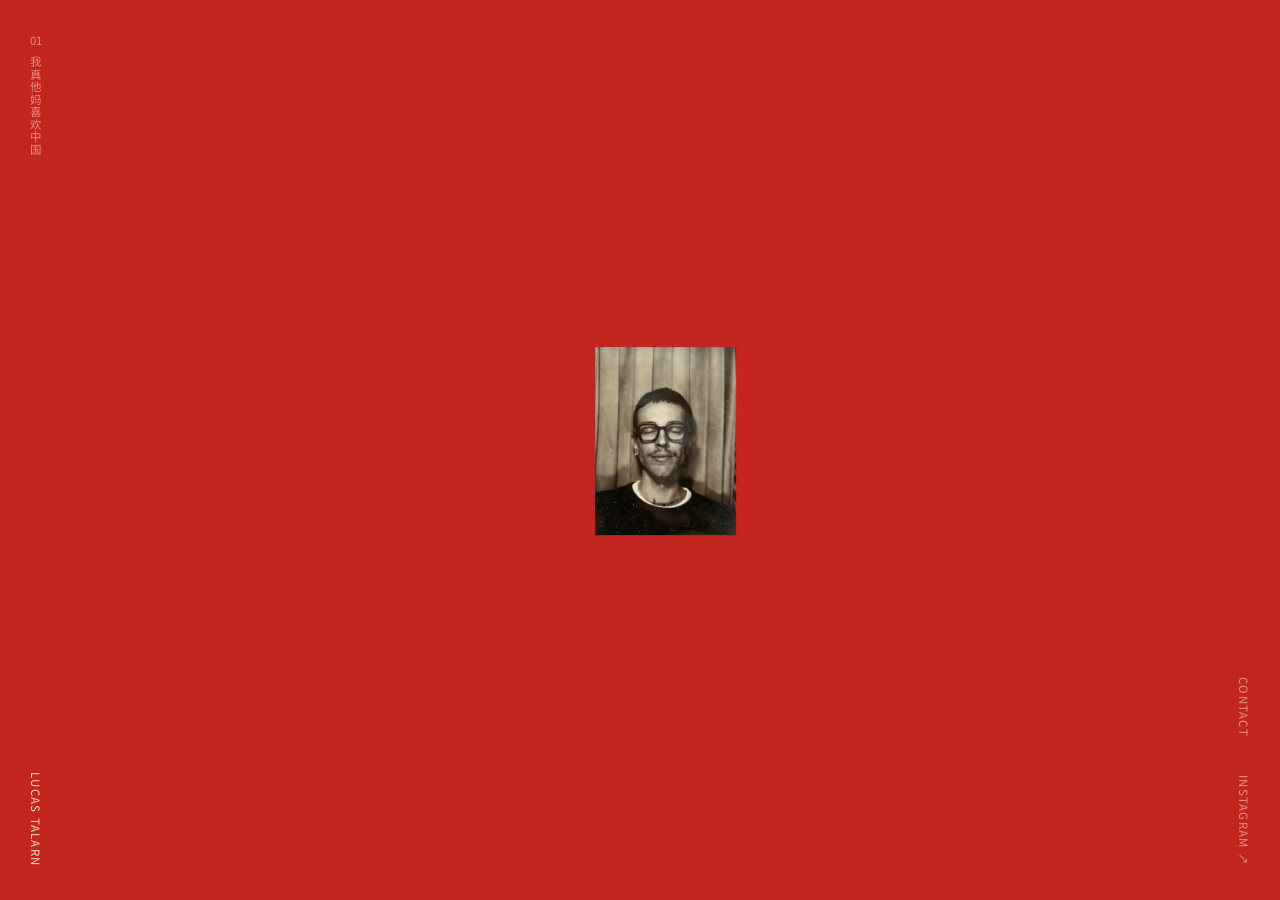
==== index.html @ de509908 "Range le site à la racine du dépôt (fin des dossiers envoi-1 / envoi-2) Co-Authored-By: Claude Opus " ====
<!doctype html>
<html lang="fr">
<head>
<meta charset="utf-8">
<meta name="viewport" content="width=device-width, initial-scale=1, viewport-fit=cover">
<title>Lucas Talarn — Photographie</title>
<meta name="description" content="Lucas Talarn, photographe. 我真他妈喜欢中国.">
<link rel="canonical" href="https://denkidan.com/">
<meta property="og:type" content="website">
<meta property="og:title" content="Lucas Talarn">
<meta property="og:url" content="https://denkidan.com/">
<meta property="og:image" content="https://denkidan.com/assets/img/site/og.jpg">
<meta name="twitter:card" content="summary_large_image">
<meta name="theme-color" content="#C4261E">
<link rel="icon" href="/favicon.svg" type="image/svg+xml">
<link rel="preload" href="/assets/fonts/denkidan-400.woff" as="font" type="font/woff" crossorigin>
<link rel="stylesheet" href="/assets/css/site.css">
</head>
<body class="rouge page-accueil">
  <div class="grain" aria-hidden="true"></div>
  <h1 class="sr">Lucas Talarn, photographie</h1>

  <nav class="rail rail--g-haut" aria-label="Projets">
    <ul data-projets></ul>
    <noscript><a class="lnk v" href="/china/"><span class="idx">01</span><span class="zh" lang="zh-Hans">我真他妈喜欢中国</span></a></noscript>
  </nav>

  <div class="rail rail--g-bas">
    <span class="v nom">Lucas Talarn</span>
  </div>

  <nav class="rail rail--d-bas" aria-label="Contact">
    <a class="lnk v" href="/contact/">Contact</a>
    <a class="lnk v" href="https://www.instagram.com/denkidan/" data-instagram target="_blank" rel="noopener">Instagram ↗</a>
  </nav>

  <div class="apercu" aria-hidden="true">
    <img class="on" src="/assets/img/site/portrait-preview.jpg" fetchpriority="high" width="360" height="480" alt="">
    <img src="/assets/img/site/portrait-preview.jpg" width="360" height="480" alt="">
  </div>

  <script src="/assets/js/projects.js"></script>
  <script src="/assets/js/site.js"></script>
</body>
</html>
---- assets/css/site.css ----
/* ==========================================================================
   denkidan.com — Lucas Talarn
   ========================================================================== */

/* Police auto-hébergée : Noto Sans SC (Noto Sans CJK SC), réduite aux caractères du site.
   Un caractère chinois absent s'affiche dans la police chinoise du système en attendant. */
@font-face { font-family: 'Denkidan'; src: url(/assets/fonts/denkidan-400.woff) format('woff'); font-weight: 400; font-display: swap; }
@font-face { font-family: 'Denkidan'; src: url(/assets/fonts/denkidan-500.woff) format('woff'); font-weight: 500; font-display: swap; }

:root {
  --rouge: #C4261E;              /* rouge d'imprimerie, légèrement pigmentaire */
  --blanc: rgba(255, 255, 245, .9);
  --papier: #FAF6EC;             /* crème très clair */
  --encre: #1B1A18;
  --m: 28px;                     /* marge du cadre */
  --rail: 22px;                  /* largeur d'un texte vertical */
  --pv-w: clamp(120px, 11vw, 190px);
  --pv-dx: 2vw;                  /* variante B : léger décentrage. Mettre 0 pour la variante A */
  --pv-dy: -1vh;
  --txt: 11.5px;
  --track: .11em;
  --fade: 220ms;
  --seq-pad: calc(var(--m) * 2 + var(--rail));   /* marge latérale des séquences */
}

*, *::before, *::after { box-sizing: border-box; }
html { -webkit-text-size-adjust: 100%; }
body {
  margin: 0;
  font-family: 'Denkidan', 'PingFang SC', 'Hiragino Sans GB', 'Microsoft YaHei', 'Noto Sans CJK SC', system-ui, sans-serif;
  font-weight: 400;
  font-size: var(--txt);
  letter-spacing: .03em;
  text-transform: none;
  -webkit-font-smoothing: antialiased;
}
img { display: block; max-width: 100%; height: auto; }
a { color: inherit; text-decoration: none; cursor: pointer; }
a:focus-visible { outline: 1px solid currentColor; outline-offset: 5px; }
.zh { letter-spacing: .05em; text-transform: none; font-feature-settings: normal; }
.idx { text-combine-upright: all; -webkit-text-combine: horizontal; letter-spacing: 0; }
/* Capitales et interlettrage : seulement les rails et les étiquettes */
.rail, .lab, .fin { text-transform: uppercase; letter-spacing: var(--track); }
.rail .zh, .fin .zh { text-transform: none; letter-spacing: .05em; }
.sr { position: absolute; width: 1px; height: 1px; overflow: hidden; clip: rect(0 0 0 0); white-space: nowrap; }

/* Lien : opacité seule, pas de soulignement */
.lnk { opacity: .55; transition: opacity 160ms ease; }
.lnk:hover, .lnk:focus-visible, .lnk.is-on, .lnk[aria-current] { opacity: 1; }
.lnk[aria-current] { font-weight: 500; }

/* Texte vertical : CJK debout, latin couché, chiffres groupés debout */
.v { writing-mode: vertical-rl; white-space: nowrap; display: flex; align-items: center; gap: .9em; padding: 6px 0; block-size: max-content; inline-size: max-content; }
.v > * { flex-shrink: 0; }

/* ---------------- Cadre rouge (accueil, contact, 404) ---------------- */

body.rouge { background: var(--rouge); color: var(--blanc); height: 100svh; overflow: hidden; }
.grain { position: fixed; inset: 0; pointer-events: none; background: url(/assets/img/site/grain.png) 0 0 / 160px; mix-blend-mode: multiply; opacity: .22; z-index: 0; }

.rail { position: fixed; z-index: 3; display: flex; flex-direction: column; gap: 26px; }
.rail--g-haut { left: var(--m); top: var(--m); }
.rail--g-bas  { left: var(--m); bottom: var(--m); }
.rail--d-haut { right: var(--m); top: var(--m); }
.rail--d-bas  { right: var(--m); bottom: var(--m); }
.rail ul { list-style: none; margin: 0; padding: 0; display: flex; flex-direction: column; gap: 26px; }

.nom { opacity: .9; }

/* Aperçu central : deux calques pour le fondu croisé */
.apercu { position: fixed; inset: 0; z-index: 1; pointer-events: none; }
.apercu img {
  position: absolute; left: 50%; top: 50%;
  width: var(--pv-w); height: auto;
  transform: translate(calc(-50% + var(--pv-dx)), calc(-50% + var(--pv-dy)));
  opacity: 0; transition: opacity var(--fade) ease;
}
.apercu img.on { opacity: 1; }

/* Clic vers un projet : les textes disparaissent, l'image reste */
body.depart .rail, body.depart .bloc-centre { opacity: 0; transition: opacity 140ms ease; }

/* Contact : petit bloc à la place de l'image */
.bloc-centre {
  position: fixed; left: 50%; top: 50%; z-index: 2;
  transform: translate(calc(-50% + var(--pv-dx)), calc(-50% + var(--pv-dy)));
  width: max(var(--pv-w), 220px);
  display: flex; flex-direction: column; gap: 14px;
  text-transform: none; letter-spacing: .04em; font-size: 13px; line-height: 1.5;
}
.bloc-centre a { border-bottom: 1px solid rgba(255,255,245,.45); align-self: flex-start; }
.bloc-centre a:hover { border-bottom-color: currentColor; }
.bloc-centre .lab { text-transform: uppercase; letter-spacing: var(--track); font-size: var(--txt); opacity: .7; }

/* ---------------- Pages papier (projet, mentions) ---------------- */

body.papier { background: var(--papier); color: var(--encre); }
body.papier .rail { mix-blend-mode: difference; color: #fff; }
body.papier .rail .lnk { opacity: .6; }
body.papier .rail .lnk:hover, body.papier .rail .lnk:focus-visible, body.papier .rail [aria-current] { opacity: 1; }
.ui { opacity: 0; transition: opacity 200ms ease; }
.pret .ui { opacity: 1; }

/* La page projet ne déborde jamais à droite (lettrage coupé par le bord de l'écran) */
body.page-projet { overflow-x: hidden; }
.page-projet main { overflow-x: clip; }

.seq { padding-inline: var(--seq-pad); position: relative; }

/* Champ de couleur : bord à bord, le contenu garde la marge des séquences */
.champ { margin-inline: calc(-1 * var(--seq-pad)); padding-inline: var(--seq-pad); position: relative; display: flow-root; }
.champ-rouge { background: var(--rouge); }

/* Bascule : fin du champ rouge, lettrage à cheval sur la limite */
.b-bascule {
  position: relative; height: var(--h); background: var(--rouge);
  margin-inline: calc(-1 * var(--seq-pad));
}
.lettrage {
  position: absolute; left: var(--l); width: var(--w); max-width: none; height: auto;
  top: calc(var(--h) - var(--split) * var(--w) * var(--ratio));
  pointer-events: none; z-index: 1;
}
.lettrage-haut { clip-path: inset(0 0 calc(100% - var(--split) * 100%) 0); }
.lettrage-bas  { clip-path: inset(calc(var(--split) * 100%) 0 0 0); }

/* Repère documentaire en marge droite, à la hauteur du haut de l'image */
.meta { position: absolute; right: var(--m); writing-mode: vertical-rl; white-space: nowrap; font-size: 10.5px; letter-spacing: var(--track); text-transform: uppercase; opacity: .75; }
.champ-rouge .meta { color: var(--blanc); }

/* Rails au-dessus du rouge */
body.papier .rail.sur-rouge { mix-blend-mode: normal; color: var(--blanc); }
.b { margin: var(--mt, 0) 0 0; text-transform: none; letter-spacing: .04em; }
.b img { width: 100%; max-width: calc(88svh * var(--ar, 1.5)); }
.b.al-center img { margin-inline: auto; }
.b.al-right img { margin-left: auto; }
.b figcaption { padding-top: 8px; font-size: 11px; opacity: .65; }
.b.al-right figcaption { text-align: right; }

.s-xs { width: 18vw; } .s-s { width: 28vw; } .s-m { width: 42vw; } .s-l { width: 60vw; } .s-xl { width: 78vw; }
.al-left { margin-right: auto; }
.al-center { margin-left: auto; margin-right: auto; }
.al-right { margin-left: auto; }
.b-full { width: 100vw; margin-left: calc(-1 * var(--seq-pad)); }
.b-full img { max-width: none; }

.b-pair { display: grid; grid-template-columns: 1fr 1fr; }
.b-pair.gap-small { column-gap: 2vw; }
.b-pair.gap-large { column-gap: 8vw; }
.b-pair.va-start { align-items: start; } .b-pair.va-center { align-items: center; } .b-pair.va-end { align-items: end; }

.b-text { max-width: 420px; font-size: 13px; line-height: 1.6; }
.b-text p { margin: 0 0 1em; }

.info { max-width: 420px; margin: 40vh 0 0; text-transform: none; letter-spacing: .04em; font-size: 13px; line-height: 1.6; scroll-margin-top: 20vh; }
.info h2 { margin: 0 0 1.4em; font-size: 15px; font-weight: 500; letter-spacing: .05em; }
.info p { margin: 0 0 1em; }
.info a { border-bottom: 1px solid currentColor; }
.fin { display: flex; justify-content: space-between; align-items: baseline; gap: 24px; margin-top: 30vh; padding-bottom: calc(var(--m) + 8px); }
.fin a { display: inline-flex; gap: .9em; align-items: baseline; padding: 10px 0; }

.texte-legal { max-width: 520px; padding: 22vh 0 18vh; text-transform: none; letter-spacing: .03em; font-size: 13px; line-height: 1.65; }
.texte-legal h1 { font-size: 15px; font-weight: 500; letter-spacing: .05em; margin: 0 0 3em; }
.texte-legal h2 { font-size: var(--txt); font-weight: 500; letter-spacing: var(--track); text-transform: uppercase; margin: 2.6em 0 .6em; }
.texte-legal p { margin: 0; }
.texte-legal a { border-bottom: 1px solid currentColor; }

/* ---------------- Téléphone : une autre composition ---------------- */

@media (max-width: 760px) {
  :root { --m: 18px; --pv-w: clamp(150px, 44vw, 230px); --pv-dx: 0px; --pv-dy: -3svh; --txt: 11px; }

  .v { writing-mode: horizontal-tb; padding: 5px 0; }
  .rail, .rail ul { gap: 4px; }
  .rail--g-haut { left: var(--m); top: auto; bottom: var(--m); }
  .rail--g-bas  { left: var(--m); bottom: auto; top: var(--m); }
  .rail--d-haut { right: var(--m); top: var(--m); }
  .rail--d-bas  { right: var(--m); bottom: var(--m); align-items: flex-end; }
  .idx { text-combine-upright: none; -webkit-text-combine: none; }

  :root { --seq-pad: var(--m); }
  .lnk { opacity: .78; }
  .s-xs { width: 42vw; } .s-s { width: 56vw; } .s-m { width: 74vw; } .s-l, .s-xl { width: 100%; }
  .b { margin-top: calc(var(--mt, 0px) * .6); }
  .b-pair { grid-template-columns: 1fr; row-gap: 14vh; }
  .b-pair > :last-child { width: 72%; margin-left: auto; }
  .info { margin-top: 28vh; }
  .fin { margin-top: 22vh; }

  .lettrage { left: var(--lm); width: var(--wm); top: calc(var(--h) - var(--split) * var(--wm) * var(--ratio)); }
  .meta { right: 4px; font-size: 9.5px; }

  /* Projet : barre du haut horizontale */
  .page-projet .rail--g-haut { top: var(--m); bottom: auto; flex-direction: row; gap: 18px; }
  .page-projet .rail--d-bas  { top: var(--m); bottom: auto; }
}

@media (prefers-reduced-motion: reduce) {
  *, *::before, *::after { transition-duration: 0ms !important; animation-duration: 0ms !important; }
}
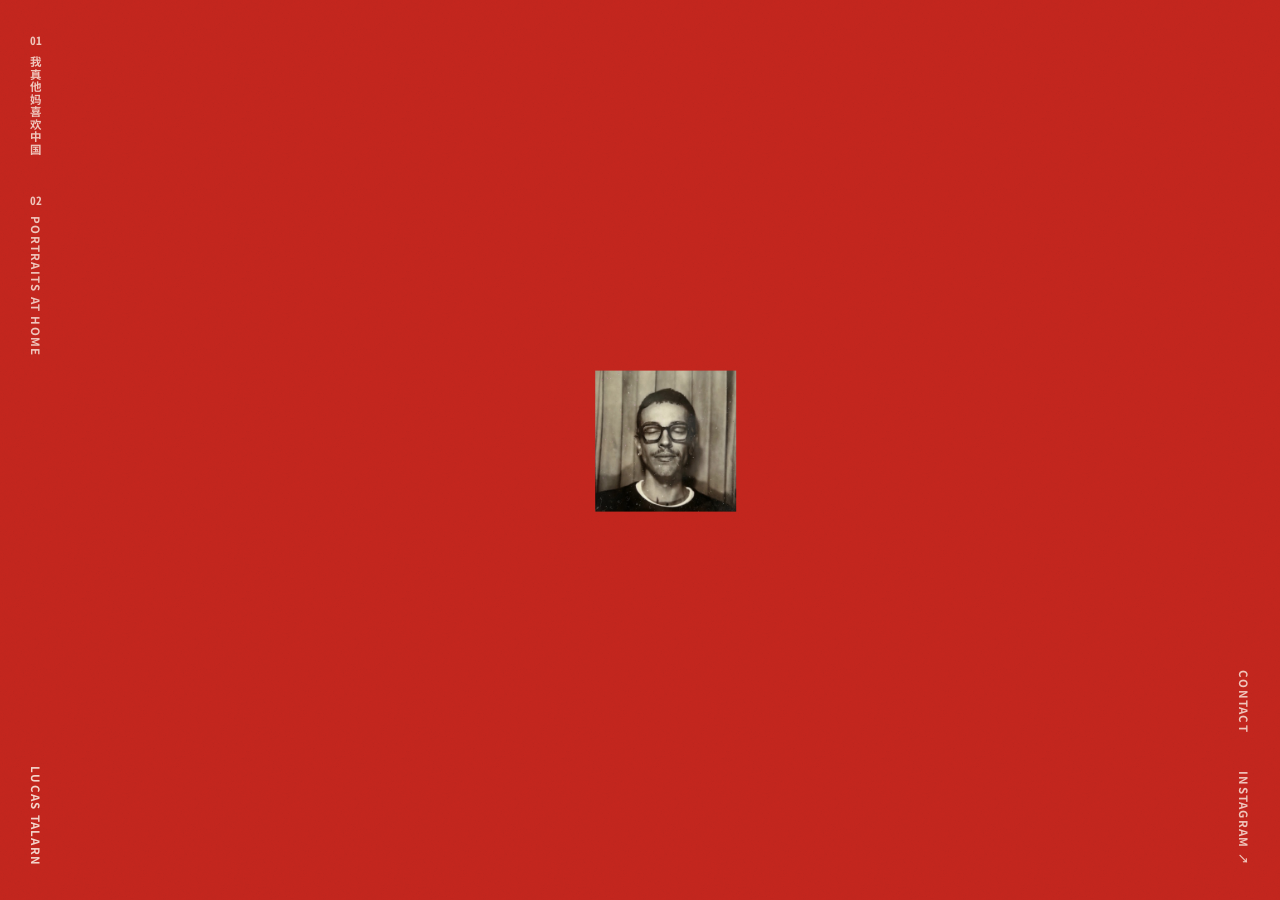
==== commit f1922ef8: "Accueil : photo photomaton, menus en gras (700) sur les pages rouges Co-Authored-By: Claude Opus 5.5" ====
--- a/index.html
+++ b/index.html
@@ -13,7 +13,7 @@
 <meta name="twitter:card" content="summary_large_image">
 <meta name="theme-color" content="#C4261E">
 <link rel="icon" href="/favicon.svg" type="image/svg+xml">
-<link rel="preload" href="/assets/fonts/denkidan-400.woff" as="font" type="font/woff" crossorigin>
+<link rel="preload" href="/assets/fonts/denkidan-700.woff" as="font" type="font/woff" crossorigin>
 <link rel="stylesheet" href="/assets/css/site.css">
 </head>
 <body class="rouge page-accueil">
@@ -35,8 +35,8 @@
   </nav>
 
   <div class="apercu" aria-hidden="true">
-    <img class="on" src="/assets/img/site/portrait-preview.jpg" fetchpriority="high" width="360" height="480" alt="">
-    <img src="/assets/img/site/portrait-preview.jpg" width="360" height="480" alt="">
+    <img class="on" src="/assets/img/site/photomaton.jpg" fetchpriority="high" width="680" height="680" alt="">
+    <img src="/assets/img/site/photomaton.jpg" width="680" height="680" alt="">
   </div>
 
   <script src="/assets/js/projects.js"></script>
--- a/assets/css/site.css
+++ b/assets/css/site.css
@@ -6,6 +6,7 @@
    Un caractère chinois absent s'affiche dans la police chinoise du système en attendant. */
 @font-face { font-family: 'Denkidan'; src: url(/assets/fonts/denkidan-400.woff) format('woff'); font-weight: 400; font-display: swap; }
 @font-face { font-family: 'Denkidan'; src: url(/assets/fonts/denkidan-500.woff) format('woff'); font-weight: 500; font-display: swap; }
+@font-face { font-family: 'Denkidan'; src: url(/assets/fonts/denkidan-700.woff) format('woff'); font-weight: 700; font-display: swap; }
 
 :root {
   --rouge: #C4261E;              /* rouge d'imprimerie, légèrement pigmentaire */
@@ -21,6 +22,9 @@
   --track: .11em;
   --fade: 220ms;
   --seq-pad: calc(var(--m) * 2 + var(--rail));   /* marge latérale des séquences */
+  --noir: #121211;               /* fond du projet 02 */
+  --ivoire: #F3F2EE;
+  --gris: #8B8B87;
 }
 
 *, *::before, *::after { box-sizing: border-box; }
@@ -67,6 +71,11 @@
 
 .nom { opacity: .9; }
 
+/* Menus des pages rouges (accueil, contact, 404) : plus gras et plus présents sur le rouge */
+body.rouge .rail { font-weight: 700; }
+body.rouge .lnk { opacity: .82; }
+body.rouge .lnk:hover, body.rouge .lnk:focus-visible, body.rouge .lnk.is-on, body.rouge .lnk[aria-current] { opacity: 1; font-weight: 700; }
+
 /* Aperçu central : deux calques pour le fondu croisé */
 .apercu { position: fixed; inset: 0; z-index: 1; pointer-events: none; }
 .apercu img {
@@ -165,6 +174,20 @@
 .texte-legal p { margin: 0; }
 .texte-legal a { border-bottom: 1px solid currentColor; }
 
+/* ---------------- Thème noir (Portraits at home) ---------------- */
+
+body.noir { background: var(--noir); color: var(--ivoire); }
+body.noir .rail { color: var(--ivoire); }
+
+/* Images réglées par la hauteur (--h) ou par la largeur (--w) */
+.b.b-h img { width: min(calc(var(--h) * var(--ar)), 100%); max-width: none; height: auto; }
+.b.b-w img { width: var(--w); max-width: none; height: auto; margin-left: calc((100% - var(--w)) / 2); }
+.b-wv { width: var(--w); }
+.b-pair.gap-tight { column-gap: 1vw; }
+
+/* Numérotation grise en marge droite, à la hauteur du haut de l'image */
+.nb { position: absolute; right: var(--m); writing-mode: vertical-rl; white-space: nowrap; font-size: var(--txt); letter-spacing: var(--track); color: var(--gris); font-variant-numeric: tabular-nums; }
+
 /* ---------------- Téléphone : une autre composition ---------------- */
 
 @media (max-width: 760px) {
@@ -190,6 +213,15 @@
   .lettrage { left: var(--lm); width: var(--wm); top: calc(var(--h) - var(--split) * var(--wm) * var(--ratio)); }
   .meta { right: 4px; font-size: 9.5px; }
 
+  /* Portraits : images seules 76 à 88vw centrées, paires empilées et serrées, numéro au-dessus */
+  .nb { position: static; display: block; writing-mode: horizontal-tb; text-align: right; padding-bottom: 6px; }
+  .b.b-h img, .b.b-w img { width: var(--wm, 84vw); max-width: 100%; margin-inline: auto; }
+  .b-h .nb, .b-w .nb { width: var(--wm, 84vw); max-width: 100%; margin-inline: auto; }
+  .b.m-full img { width: 100vw; max-width: none; margin-left: calc(-1 * var(--seq-pad)); }
+  .m-full .nb { width: auto; }
+  .b-pair.gap-tight { width: var(--wm, 76vw); max-width: 100%; margin-inline: auto; row-gap: 2vh; }
+  .b-pair.gap-tight > :last-child { width: auto; margin-left: 0; }
+
   /* Projet : barre du haut horizontale */
   .page-projet .rail--g-haut { top: var(--m); bottom: auto; flex-direction: row; gap: 18px; }
   .page-projet .rail--d-bas  { top: var(--m); bottom: auto; }
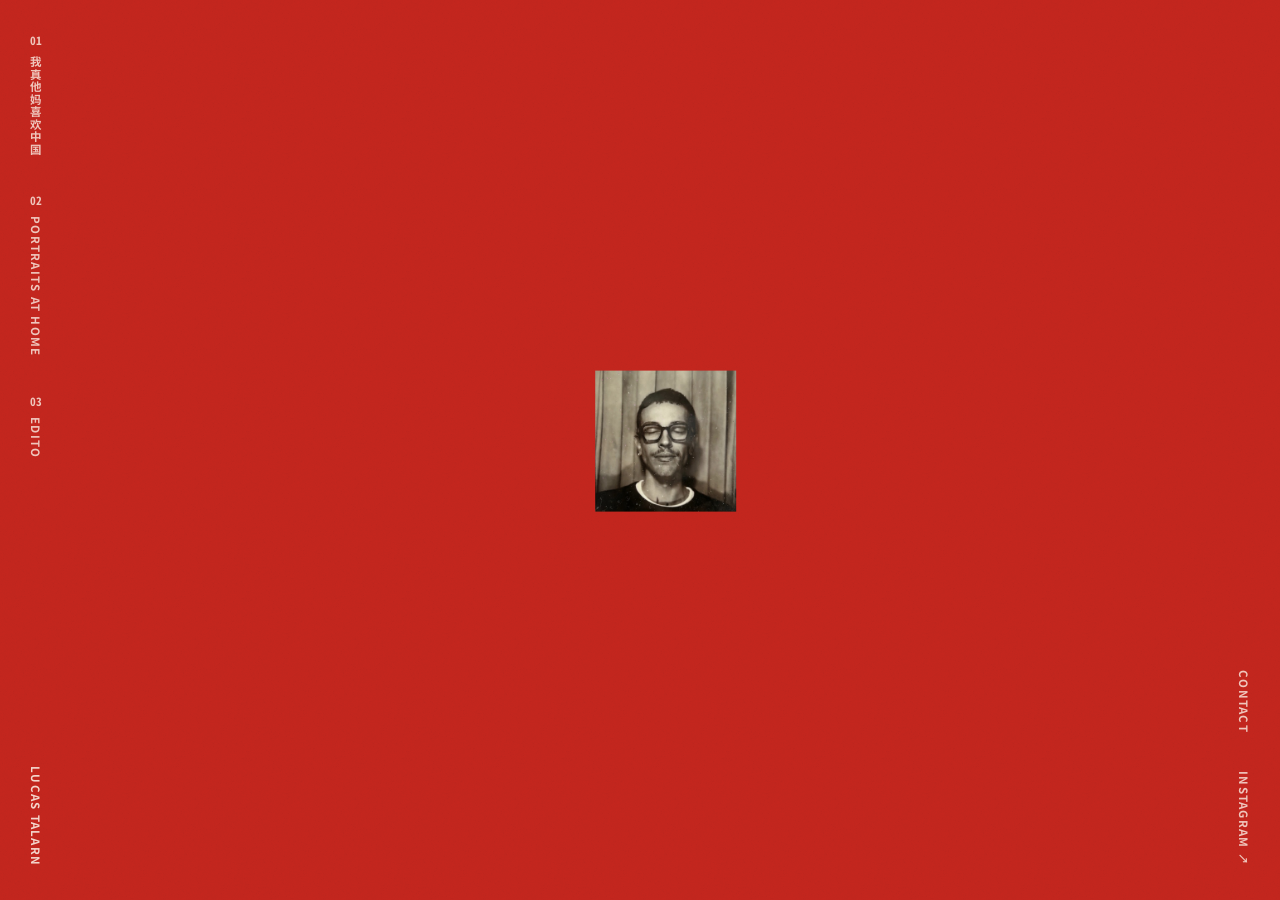
==== commit 0f46d6f9: "Ajoute le projet 03, Edito : tirages sur papier sur fond noir, tirage rapproché sur les diptyques - " ====
--- a/index.html
+++ b/index.html
@@ -14,7 +14,7 @@
 <meta name="theme-color" content="#C4261E">
 <link rel="icon" href="/favicon.svg" type="image/svg+xml">
 <link rel="preload" href="/assets/fonts/denkidan-700.woff" as="font" type="font/woff" crossorigin>
-<link rel="stylesheet" href="/assets/css/site.css">
+<link rel="stylesheet" href="/assets/css/site.css?v=5">
 </head>
 <body class="rouge page-accueil">
   <div class="grain" aria-hidden="true"></div>
@@ -39,7 +39,7 @@
     <img src="/assets/img/site/photomaton.jpg" width="680" height="680" alt="">
   </div>
 
-  <script src="/assets/js/projects.js"></script>
-  <script src="/assets/js/site.js"></script>
+  <script src="/assets/js/projects.js?v=5"></script>
+  <script src="/assets/js/site.js?v=5"></script>
 </body>
 </html>
--- a/assets/css/site.css
+++ b/assets/css/site.css
@@ -22,7 +22,9 @@
   --track: .11em;
   --fade: 220ms;
   --seq-pad: calc(var(--m) * 2 + var(--rail));   /* marge latérale des séquences */
-  --noir: #121211;               /* fond du projet 02 */
+  --noir: #121211;
+  --orange: #EC6A1E;             /* projet 02 : la teinte de la lumière des deux photos en couleur */
+  --blanc-p: #F5F4F0;            /* projet 02 : blanc neutre, sans le jaune du crème */
   --ivoire: #F3F2EE;
   --gris: #8B8B87;
 }
@@ -137,8 +139,29 @@
 .meta { position: absolute; right: var(--m); writing-mode: vertical-rl; white-space: nowrap; font-size: 10.5px; letter-spacing: var(--track); text-transform: uppercase; opacity: .75; }
 .champ-rouge .meta { color: var(--blanc); }
 
-/* Rails au-dessus du rouge */
-body.papier .rail.sur-rouge { mix-blend-mode: normal; color: var(--blanc); }
+/* Menu au-dessus d'un champ de couleur : copie claire, coupée net à la limite (voir site.js) */
+body.papier .rail.rail-clair { mix-blend-mode: normal; color: var(--blanc); }
+
+/* ---------------- Blanc et orange (Portraits at home) ---------------- */
+
+body.papier.fond-blanc { background: var(--blanc-p); }
+.champ-orange { background: var(--orange); }
+body.fond-blanc .nb { color: #77766F; }
+body.papier .champ-orange .nb, body.papier .b-cheval .nb { color: var(--blanc); }
+/* Photo à cheval : l'orange continue derrière elle jusqu'à --cheval de sa hauteur */
+.b-cheval { position: relative; z-index: 0; }
+.b-cheval .nb { right: calc(var(--m) - var(--seq-pad)); }   /* même marge que les autres numéros */
+.b-cheval::before {
+  content: ""; position: absolute; z-index: -1; background: var(--orange);
+  left: calc(-1 * var(--seq-pad)); right: calc(-1 * var(--seq-pad));
+  top: calc(-1 * var(--mt, 0px) - 1px); height: calc(var(--mt, 0px) + 1px + var(--cheval) * 100%);
+}
+
+/* Menu des pages projet : même graisse que l'accueil, projet ouvert à pleine opacité */
+.page-projet .rail, .page-projet .fin { font-weight: 700; }
+body.page-projet .rail .lnk, body.page-projet .fin .lnk { opacity: .62; }
+body.page-projet .rail .lnk:hover, body.page-projet .rail .lnk:focus-visible, body.page-projet .rail .lnk[aria-current],
+body.page-projet .fin .lnk:hover, body.page-projet .fin .lnk:focus-visible { opacity: 1; font-weight: 700; }
 .b { margin: var(--mt, 0) 0 0; text-transform: none; letter-spacing: .04em; }
 .b img { width: 100%; max-width: calc(88svh * var(--ar, 1.5)); }
 .b.al-center img { margin-inline: auto; }
@@ -187,6 +210,41 @@
 
 /* Numérotation grise en marge droite, à la hauteur du haut de l'image */
 .nb { position: absolute; right: var(--m); writing-mode: vertical-rl; white-space: nowrap; font-size: var(--txt); letter-spacing: var(--track); color: var(--gris); font-variant-numeric: tabular-nums; }
+
+
+/* ---------------- Edito : tirages sur papier, posés sur une table noire ---------------- */
+
+body.edito { --fond-e: #0F0F0E; --texte-e: #E8E5DE; --gris-e: #8C8A85;
+  --proof-paper: #EEEAE2; --proof-ink: #171715;
+  --proof-top: 9px; --proof-side: 10px; --proof-bottom: 26px;   /* côtés fins, bas environ 2,5 fois plus profond */
+  --proof-ombre: 0 1px 0 rgba(255, 255, 255, .025), 0 2px 8px rgba(0, 0, 0, .2);
+  background: var(--fond-e); color: var(--texte-e); }
+body.edito .rail { color: var(--texte-e); }
+/* Le papier s'ajoute autour de la photo : la photo garde sa taille, le tirage est un peu plus grand */
+body.edito .proof { background: var(--proof-paper); padding: var(--proof-top) var(--proof-side) var(--proof-bottom); position: relative; box-shadow: var(--proof-ombre); }
+body.edito .proof img { display: block; outline: 0; }
+/* Le numéro est imprimé dans la marge basse du papier */
+body.edito .proof .nb { position: absolute; left: var(--proof-side); right: auto; top: auto; bottom: 8px; margin: 0; padding: 0; width: auto;
+  writing-mode: horizontal-tb; font-size: 8px; line-height: 1; letter-spacing: .1em; color: var(--proof-ink); text-align: left; }
+/* Image seule : le tirage prend la largeur de sa photo */
+body.edito .b.b-h { width: fit-content; max-width: 100%; margin-inline: auto; }
+body.edito .b.b-h img { width: calc(var(--h) * var(--ar)); max-width: 100%; }
+/* Diptyque : chaque photo garde ses 31vw, les deux papiers restent séparés de 1vw */
+body.edito .b-pair.gap-tight { width: calc(var(--w) + 4 * var(--proof-side)); column-gap: 1vw; }
+body.edito .b-pair__img { margin: 0; cursor: zoom-in; }
+body.edito .b-pair__img:focus-visible { outline: 1px solid var(--texte-e); outline-offset: 4px; }
+body.edito .fin { margin-top: 26vh; }
+
+/* Le tirage rapproché : un seul calque fixe, la page reste visible derrière */
+.proof-preview { position: fixed; inset: 0; z-index: 50; display: grid; place-items: center; pointer-events: none;
+  background: rgba(0, 0, 0, .12); opacity: 0; visibility: hidden; transition: opacity 120ms ease, visibility 0s linear 120ms; }
+.proof-preview.is-on { opacity: 1; visibility: visible; transition: opacity 120ms ease; }
+.proof-preview.par-toucher { pointer-events: auto; }
+.proof-preview .proof { margin: 0; }
+.proof-preview__photo { position: relative; }
+.proof-preview__img { display: block; max-width: none; object-fit: contain; }
+.proof-preview__old { position: absolute; inset: 0; width: 100%; height: 100%; max-width: none; object-fit: contain; }
+.proof-preview__old.is-gone { opacity: 0; transition: opacity 120ms ease; }
 
 /* ---------------- Téléphone : une autre composition ---------------- */
 
@@ -221,10 +279,26 @@
   .m-full .nb { width: auto; }
   .b-pair.gap-tight { width: var(--wm, 76vw); max-width: 100%; margin-inline: auto; row-gap: 2vh; }
   .b-pair.gap-tight > :last-child { width: auto; margin-left: 0; }
+  /* à cheval : le numéro sort du flux pour que la limite tombe bien à --cheval de la photo */
+  .b-cheval .nb { position: absolute; bottom: 100%; left: 0; right: 0; }
+  .b-cheval::before { top: calc(-.6 * var(--mt, 0px) - 1px); height: calc(.6 * var(--mt, 0px) + 1px + var(--cheval) * 100%); }
 
   /* Projet : barre du haut horizontale */
   .page-projet .rail--g-haut { top: var(--m); bottom: auto; flex-direction: row; gap: 18px; }
+  .page-projet .rail--g-haut ul { flex-direction: row; gap: 18px; }
   .page-projet .rail--d-bas  { top: var(--m); bottom: auto; }
+}
+/* Edito sur téléphone : papier réduit, images seules à 84 %, diptyques côte à côte (jamais empilés) */
+@media (max-width: 760px) {
+  body.edito { --proof-top: 7px; --proof-side: 7px; --proof-bottom: 20px; }
+  body.edito .b.b-h img { width: var(--wm, 84vw); }
+  body.edito .b-pair.gap-tight { grid-template-columns: 1fr 1fr; column-gap: 2vw; row-gap: 0; width: min(calc(84vw + 4 * var(--proof-side)), 100%); margin-inline: auto; }
+  body.edito .b-pair.gap-tight > :last-child { width: auto; margin-left: 0; }
+  body.edito .proof .nb { font-size: 7.5px; bottom: 6px; }
+}
+/* Téléphone : dans la barre d'un projet, les autres projets gardent seulement leur numéro */
+@media (max-width: 760px) {
+  .page-projet .rail--g-haut a:not([aria-current]) .idx ~ span { display: none; }
 }
 
 @media (prefers-reduced-motion: reduce) {
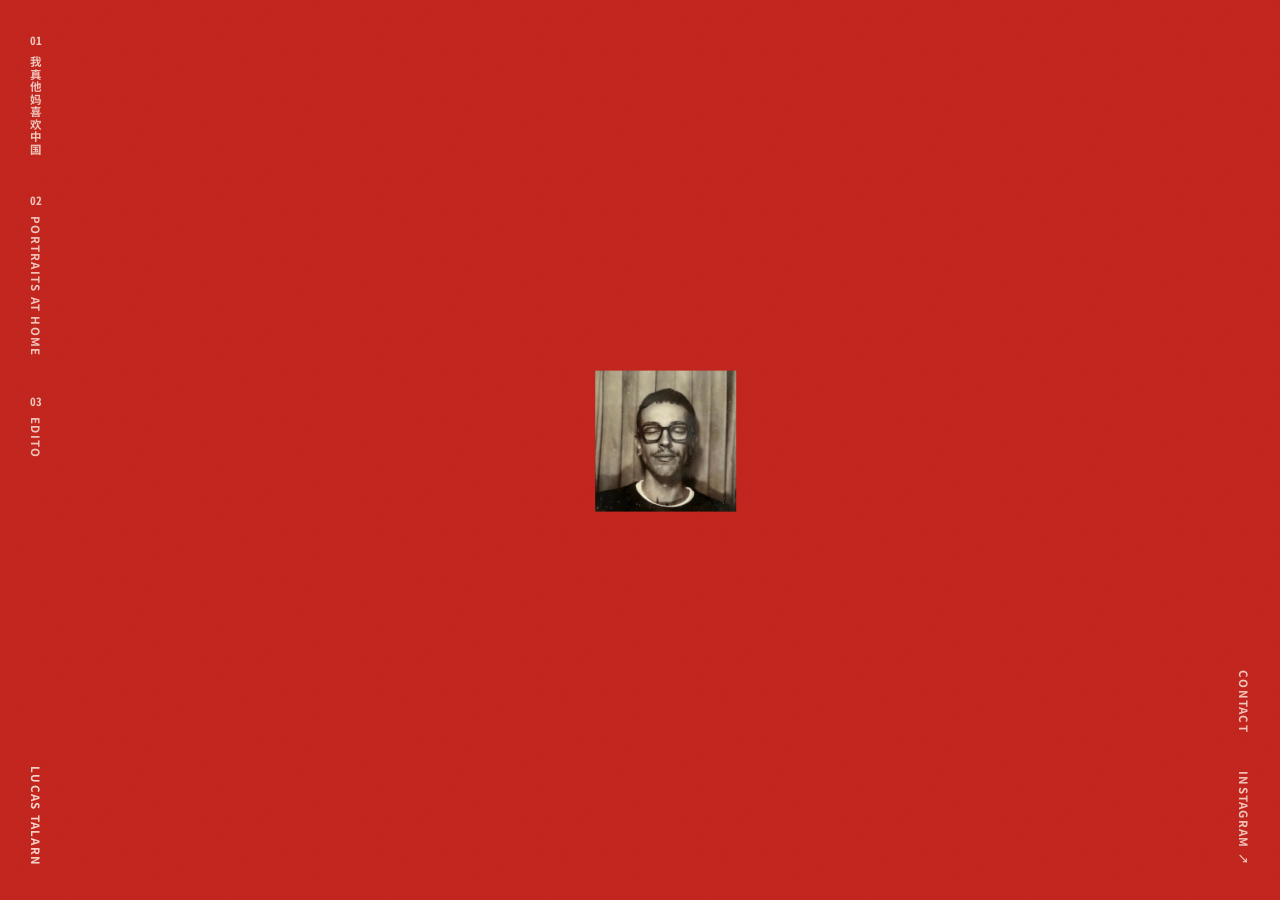
==== commit 4143381e: "Passe de finition : couleurs en sRGB, zones protégées des téléphones, titres et partage - Couleur : " ====
--- a/index.html
+++ b/index.html
@@ -11,10 +11,18 @@
 <meta property="og:url" content="https://denkidan.com/">
 <meta property="og:image" content="https://denkidan.com/assets/img/site/og.jpg">
 <meta name="twitter:card" content="summary_large_image">
+<meta property="og:site_name" content="Lucas Talarn">
+<meta property="og:locale" content="fr_FR">
+<meta property="og:description" content="Lucas Talarn, photographe. 我真他妈喜欢中国.">
+<meta property="og:image:width" content="1200">
+<meta property="og:image:height" content="630">
+<meta name="twitter:title" content="Lucas Talarn">
+<meta name="twitter:description" content="Lucas Talarn, photographe. 我真他妈喜欢中国.">
+<meta name="twitter:image" content="https://denkidan.com/assets/img/site/og.jpg">
 <meta name="theme-color" content="#C4261E">
 <link rel="icon" href="/favicon.svg" type="image/svg+xml">
 <link rel="preload" href="/assets/fonts/denkidan-700.woff" as="font" type="font/woff" crossorigin>
-<link rel="stylesheet" href="/assets/css/site.css?v=5">
+<link rel="stylesheet" href="/assets/css/site.css?v=7">
 </head>
 <body class="rouge page-accueil">
   <div class="grain" aria-hidden="true"></div>
@@ -35,11 +43,11 @@
   </nav>
 
   <div class="apercu" aria-hidden="true">
-    <img class="on" src="/assets/img/site/photomaton.jpg" fetchpriority="high" width="680" height="680" alt="">
-    <img src="/assets/img/site/photomaton.jpg" width="680" height="680" alt="">
+    <img class="on" src="/assets/img/site/photomaton.jpg?c=srgb" fetchpriority="high" width="680" height="680" alt="">
+    <img src="/assets/img/site/photomaton.jpg?c=srgb" width="680" height="680" alt="">
   </div>
 
-  <script src="/assets/js/projects.js?v=5"></script>
-  <script src="/assets/js/site.js?v=5"></script>
+  <script src="/assets/js/projects.js?v=7"></script>
+  <script src="/assets/js/site.js?v=7"></script>
 </body>
 </html>
--- a/assets/css/site.css
+++ b/assets/css/site.css
@@ -21,7 +21,10 @@
   --txt: 11.5px;
   --track: .11em;
   --fade: 220ms;
-  --seq-pad: calc(var(--m) * 2 + var(--rail));   /* marge latérale des séquences */
+  /* Zones protégées des téléphones (encoche, barre d'accueil) : 0 partout ailleurs */
+  --sa-t: env(safe-area-inset-top, 0px); --sa-r: env(safe-area-inset-right, 0px);
+  --sa-b: env(safe-area-inset-bottom, 0px); --sa-l: env(safe-area-inset-left, 0px);
+  --seq-pad: calc(var(--m) * 2 + var(--rail) + max(var(--sa-l), var(--sa-r)));   /* marge latérale des séquences */
   --noir: #121211;
   --orange: #EC6A1E;             /* projet 02 : la teinte de la lumière des deux photos en couleur */
   --blanc-p: #F5F4F0;            /* projet 02 : blanc neutre, sans le jaune du crème */
@@ -65,10 +68,10 @@
 .grain { position: fixed; inset: 0; pointer-events: none; background: url(/assets/img/site/grain.png) 0 0 / 160px; mix-blend-mode: multiply; opacity: .22; z-index: 0; }
 
 .rail { position: fixed; z-index: 3; display: flex; flex-direction: column; gap: 26px; }
-.rail--g-haut { left: var(--m); top: var(--m); }
-.rail--g-bas  { left: var(--m); bottom: var(--m); }
-.rail--d-haut { right: var(--m); top: var(--m); }
-.rail--d-bas  { right: var(--m); bottom: var(--m); }
+.rail--g-haut { left: calc(var(--m) + var(--sa-l)); top: calc(var(--m) + var(--sa-t)); }
+.rail--g-bas  { left: calc(var(--m) + var(--sa-l)); bottom: calc(var(--m) + var(--sa-b)); }
+.rail--d-haut { right: calc(var(--m) + var(--sa-r)); top: calc(var(--m) + var(--sa-t)); }
+.rail--d-bas  { right: calc(var(--m) + var(--sa-r)); bottom: calc(var(--m) + var(--sa-b)); }
 .rail ul { list-style: none; margin: 0; padding: 0; display: flex; flex-direction: column; gap: 26px; }
 
 .nom { opacity: .9; }
@@ -188,7 +191,7 @@
 .info h2 { margin: 0 0 1.4em; font-size: 15px; font-weight: 500; letter-spacing: .05em; }
 .info p { margin: 0 0 1em; }
 .info a { border-bottom: 1px solid currentColor; }
-.fin { display: flex; justify-content: space-between; align-items: baseline; gap: 24px; margin-top: 30vh; padding-bottom: calc(var(--m) + 8px); }
+.fin { display: flex; justify-content: space-between; align-items: baseline; gap: 24px; margin-top: 30vh; padding-bottom: calc(var(--m) + 8px + var(--sa-b)); }
 .fin a { display: inline-flex; gap: .9em; align-items: baseline; padding: 10px 0; }
 
 .texte-legal { max-width: 520px; padding: 22vh 0 18vh; text-transform: none; letter-spacing: .03em; font-size: 13px; line-height: 1.65; }
@@ -231,7 +234,7 @@
 body.edito .b.b-h img { width: calc(var(--h) * var(--ar)); max-width: 100%; }
 /* Diptyque : chaque photo garde ses 31vw, les deux papiers restent séparés de 1vw */
 body.edito .b-pair.gap-tight { width: calc(var(--w) + 4 * var(--proof-side)); column-gap: 1vw; }
-body.edito .b-pair__img { margin: 0; cursor: zoom-in; }
+body.edito .b-pair__img { margin: 0; }
 body.edito .b-pair__img:focus-visible { outline: 1px solid var(--texte-e); outline-offset: 4px; }
 body.edito .fin { margin-top: 26vh; }
 
@@ -253,13 +256,13 @@
 
   .v { writing-mode: horizontal-tb; padding: 5px 0; }
   .rail, .rail ul { gap: 4px; }
-  .rail--g-haut { left: var(--m); top: auto; bottom: var(--m); }
-  .rail--g-bas  { left: var(--m); bottom: auto; top: var(--m); }
-  .rail--d-haut { right: var(--m); top: var(--m); }
-  .rail--d-bas  { right: var(--m); bottom: var(--m); align-items: flex-end; }
+  .rail--g-haut { left: calc(var(--m) + var(--sa-l)); top: auto; bottom: calc(var(--m) + var(--sa-b)); }
+  .rail--g-bas  { left: calc(var(--m) + var(--sa-l)); bottom: auto; top: calc(var(--m) + var(--sa-t)); }
+  .rail--d-haut { right: calc(var(--m) + var(--sa-r)); top: calc(var(--m) + var(--sa-t)); }
+  .rail--d-bas  { right: calc(var(--m) + var(--sa-r)); bottom: calc(var(--m) + var(--sa-b)); align-items: flex-end; }
   .idx { text-combine-upright: none; -webkit-text-combine: none; }
 
-  :root { --seq-pad: var(--m); }
+  :root { --seq-pad: calc(var(--m) + max(var(--sa-l), var(--sa-r))); }
   .lnk { opacity: .78; }
   .s-xs { width: 42vw; } .s-s { width: 56vw; } .s-m { width: 74vw; } .s-l, .s-xl { width: 100%; }
   .b { margin-top: calc(var(--mt, 0px) * .6); }
@@ -284,9 +287,9 @@
   .b-cheval::before { top: calc(-.6 * var(--mt, 0px) - 1px); height: calc(.6 * var(--mt, 0px) + 1px + var(--cheval) * 100%); }
 
   /* Projet : barre du haut horizontale */
-  .page-projet .rail--g-haut { top: var(--m); bottom: auto; flex-direction: row; gap: 18px; }
+  .page-projet .rail--g-haut { top: calc(var(--m) + var(--sa-t)); bottom: auto; flex-direction: row; gap: 18px; }
   .page-projet .rail--g-haut ul { flex-direction: row; gap: 18px; }
-  .page-projet .rail--d-bas  { top: var(--m); bottom: auto; }
+  .page-projet .rail--d-bas  { top: calc(var(--m) + var(--sa-t)); bottom: auto; }
 }
 /* Edito sur téléphone : papier réduit, images seules à 84 %, diptyques côte à côte (jamais empilés) */
 @media (max-width: 760px) {
@@ -301,6 +304,22 @@
   .page-projet .rail--g-haut a:not([aria-current]) .idx ~ span { display: none; }
 }
 
+/* Téléphone à l'horizontale (écran bas) : les images gardent la mise en page ordinateur,
+   seuls les menus passent à l'horizontale comme sur téléphone, sinon ils dépassent de l'écran */
+@media (max-height: 500px) and (min-width: 761px) {
+  :root { --m: 18px; --txt: 11px; }
+  .v { writing-mode: horizontal-tb; padding: 5px 0; }
+  .rail, .rail ul { gap: 4px; }
+  .rail--g-haut { left: calc(var(--m) + var(--sa-l)); top: auto; bottom: calc(var(--m) + var(--sa-b)); }
+  .rail--g-bas  { left: calc(var(--m) + var(--sa-l)); bottom: auto; top: calc(var(--m) + var(--sa-t)); }
+  .rail--d-bas  { right: calc(var(--m) + var(--sa-r)); bottom: calc(var(--m) + var(--sa-b)); align-items: flex-end; }
+  .idx { text-combine-upright: none; -webkit-text-combine: none; }
+  .page-projet .rail--g-haut { top: calc(var(--m) + var(--sa-t)); bottom: auto; flex-direction: row; gap: 18px; }
+  .page-projet .rail--g-haut ul { flex-direction: row; gap: 18px; }
+  .page-projet .rail--d-bas  { top: calc(var(--m) + var(--sa-t)); bottom: auto; }
+  .page-projet .rail--g-haut a:not([aria-current]) .idx ~ span { display: none; }
+}
+
 @media (prefers-reduced-motion: reduce) {
   *, *::before, *::after { transition-duration: 0ms !important; animation-duration: 0ms !important; }
 }
